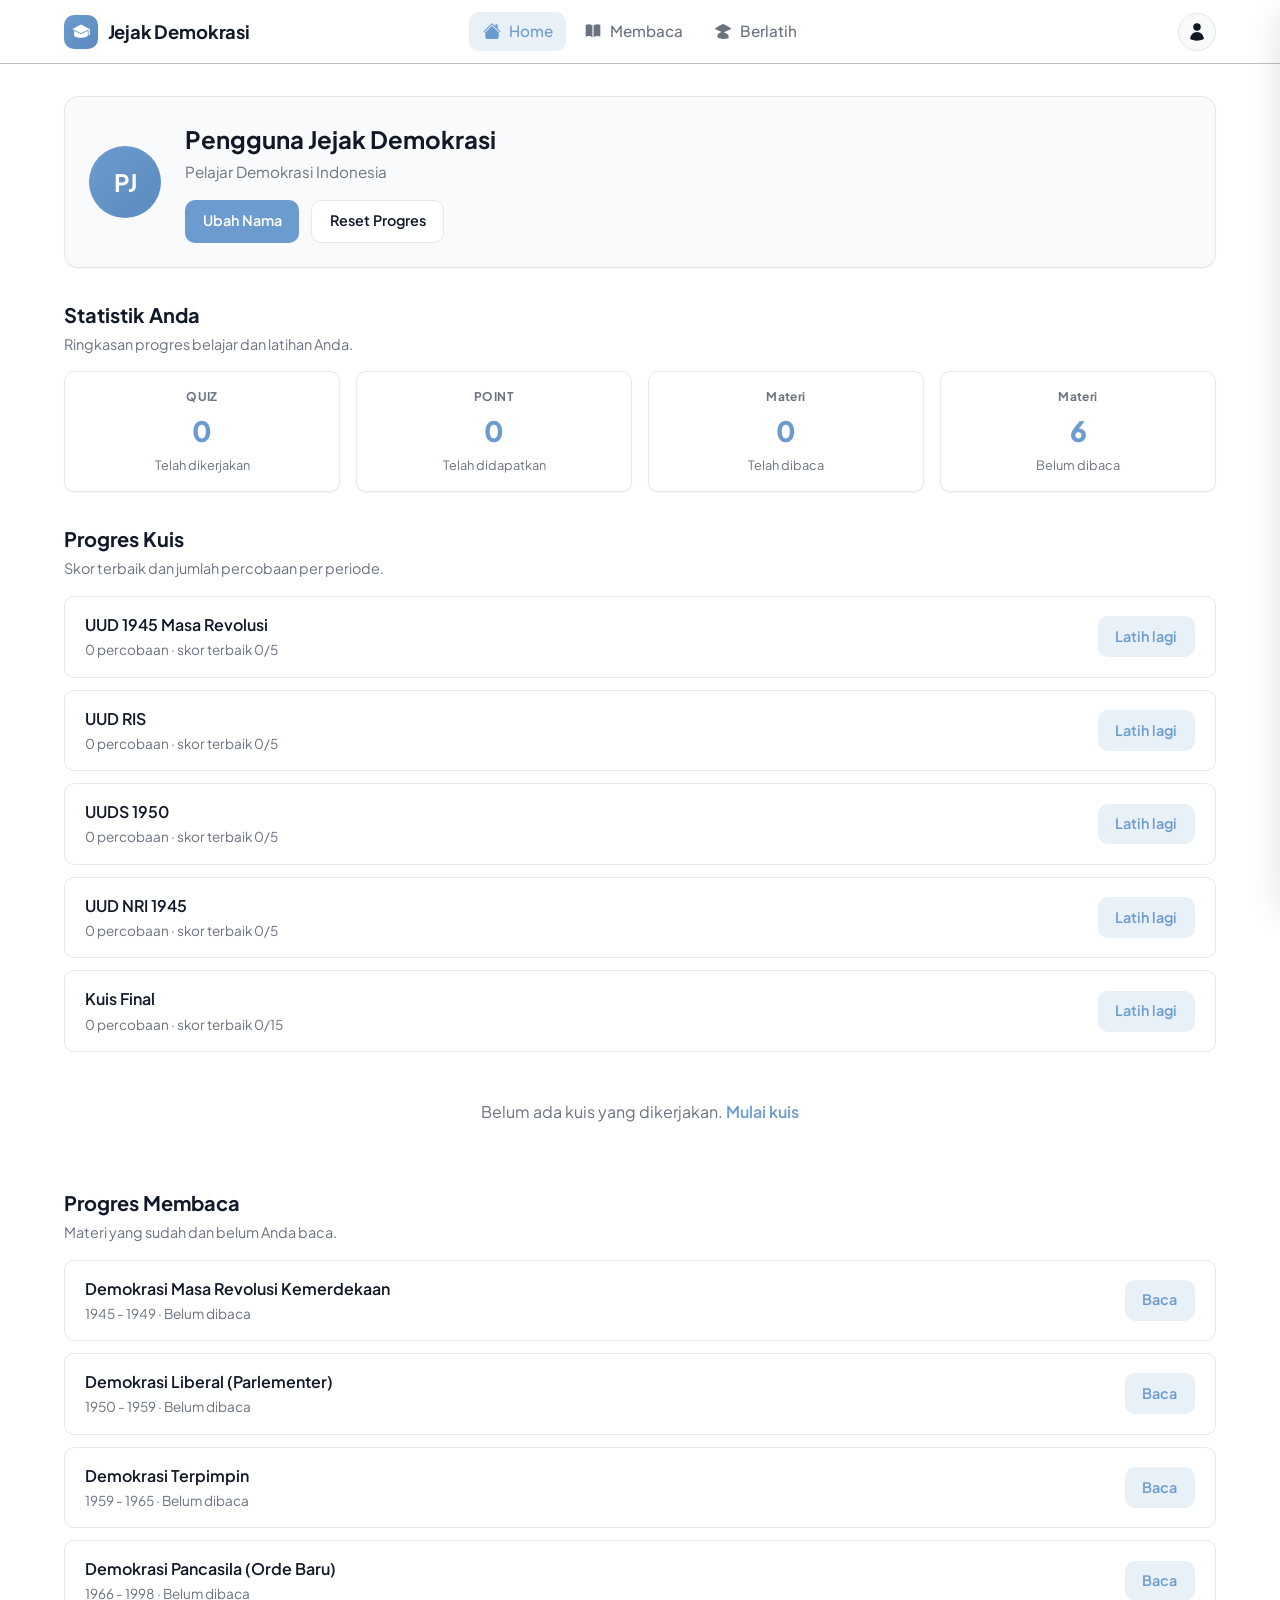
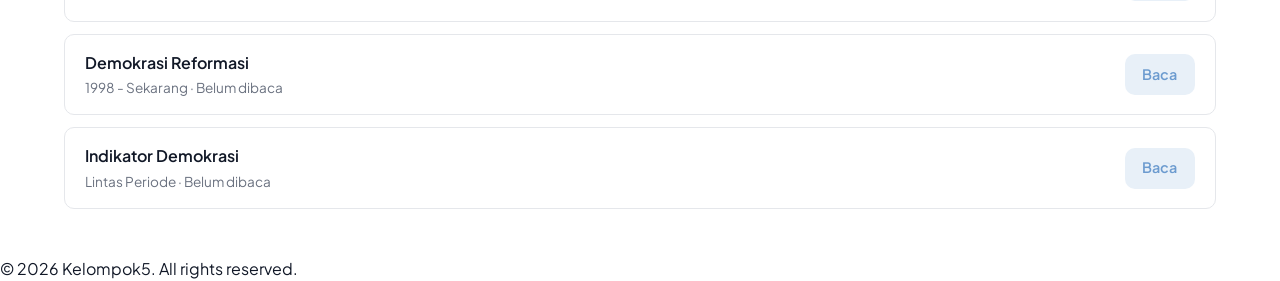
==== src/page/profile.html @ ba64ac9e "QUEST: Dimas has ben add image logo" ====
<!DOCTYPE html>
<html lang="id">

<head>
    <meta charset="UTF-8">
    <meta name="viewport" content="width=device-width, initial-scale=1.0">
    <title>Jejak Demokrasi | Profil</title>

    <link rel="preconnect" href="https://fonts.googleapis.com">
    <link rel="preconnect" href="https://fonts.gstatic.com" crossorigin>
    <link href="https://fonts.googleapis.com/css2?family=Plus+Jakarta+Sans:wght@400;500;600;700;800&display=swap"
        rel="stylesheet">

    <link rel="stylesheet" href="/src/style/global.css">
    <link rel="stylesheet" href="/src/style/profile.css">
    <link rel="icon" href="#" type="image/png">
</head>

<body>

    <div id="navbar"></div>

    <main class="page">
        <section class="profile">
            <div class="profile__container">

                <!-- Header kartu profil -->
                <header class="profile-card profile-card--hero">
                    <div class="profile-card__avatar" id="profileAvatar">JD</div>
                    <div class="profile-card__info">
                        <h1 class="profile-card__name" id="profileName">Pengguna Jejak Demokrasi</h1>
                        <p class="profile-card__subtitle">Pelajar Demokrasi Indonesia</p>
                        <div class="profile-card__actions">
                            <button class="btn btn--primary" id="editNameBtn" type="button">Ubah Nama</button>
                            <button class="btn btn--ghost" id="resetProgressBtn" type="button">Reset Progres</button>
                        </div>
                    </div>
                </header>

                <!-- Statistik -->
                <section class="profile-section">
                    <div class="profile-section__header">
                        <h2 class="profile-section__title">Statistik Anda</h2>
                        <p class="profile-section__hint">Ringkasan progres belajar dan latihan Anda.</p>
                    </div>
                    <div class="stats__grid">
                        <article class="stat-card">
                            <div class="stat-card__label">QUIZ</div>
                            <div class="stat-card__value" id="statQuiz">0</div>
                            <div class="stat-card__caption">Telah dikerjakan</div>
                        </article>
                        <article class="stat-card">
                            <div class="stat-card__label">POINT</div>
                            <div class="stat-card__value" id="statPoint">0</div>
                            <div class="stat-card__caption">Telah didapatkan</div>
                        </article>
                        <article class="stat-card">
                            <div class="stat-card__label">Materi</div>
                            <div class="stat-card__value" id="statRead">0</div>
                            <div class="stat-card__caption">Telah dibaca</div>
                        </article>
                        <article class="stat-card">
                            <div class="stat-card__label">Materi</div>
                            <div class="stat-card__value" id="statUnread">0</div>
                            <div class="stat-card__caption">Belum dibaca</div>
                        </article>
                    </div>
                </section>

                <!-- Progres Kuis -->
                <section class="profile-section">
                    <div class="profile-section__header">
                        <h2 class="profile-section__title">Progres Kuis</h2>
                        <p class="profile-section__hint">Skor terbaik dan jumlah percobaan per periode.</p>
                    </div>
                    <div class="profile-list" id="quizProgressList"></div>
                    <div class="profile-empty" id="quizProgressEmpty" hidden>
                        <p>Belum ada kuis yang dikerjakan. <a href="/src/page/quiz-select.html">Mulai kuis</a></p>
                    </div>
                </section>

                <!-- Progres Membaca -->
                <section class="profile-section">
                    <div class="profile-section__header">
                        <h2 class="profile-section__title">Progres Membaca</h2>
                        <p class="profile-section__hint">Materi yang sudah dan belum Anda baca.</p>
                    </div>
                    <div class="profile-list" id="readingProgressList"></div>
                </section>

            </div>
        </section>
    </main>

    <div id="footer"></div>

    <script src="/src/component/navbar.js"></script>
    <script src="/src/component/footer.js"></script>
    <script src="/src/js/quiz-data.js"></script>
    <script src="/src/js/quiz-storage.js"></script>
    <script src="/src/js/reading-data.js"></script>
    <script src="/src/js/reading-storage.js"></script>
    <script type="module" src="/src/js/profile.js"></script>

</body>

</html>
---- src/style/global.css ----
:root {
    --color-bg: #ffffff;
    --color-surface: #f9fafb;
    --color-border: #c0c0c0;          /* silver */
    --color-border-soft: #e5e7eb;
    --color-text: #111827;
    --color-text-muted: #6b7280;
    --color-primary: #6C9BCF;        /* blue from design */
    --color-primary-soft: #e8f0f8;
    --color-primary-hover: #5a8abf;
    --color-danger: #dc2626;

    --radius-sm: 6px;
    --radius-md: 10px;
    --radius-lg: 14px;
    --radius-full: 9999px;

    --shadow-sm: 0 1px 2px rgba(0, 0, 0, 0.05);
    --shadow-md: 0 4px 12px rgba(0, 0, 0, 0.08);
    --shadow-lg: 0 12px 32px rgba(0, 0, 0, 0.12);

    --navbar-height: 64px;
    --container-max: 1200px;

    --font-sans: "Plus Jakarta Sans", "Segoe UI", system-ui, -apple-system, Roboto, "Helvetica Neue", Arial, sans-serif;
    --transition-fast: 150ms ease;
    --transition-base: 220ms ease;
}

*,
*::before,
*::after {
    box-sizing: border-box;
}

html,
body {
    margin: 0;
    padding: 0;
}

body {
    font-family: var(--font-sans);
    color: var(--color-text);
    background-color: var(--color-bg);
    -webkit-font-smoothing: antialiased;
    -moz-osx-font-smoothing: grayscale;
    line-height: 1.5;
}

a {
    color: inherit;
    text-decoration: none;
}

button {
    font: inherit;
    cursor: pointer;
    border: none;
    background: none;
}

ul {
    list-style: none;
    margin: 0;
    padding: 0;
}

/* ============================================================
   Navbar
   ============================================================ */
.navbar {
    position: sticky;
    top: 0;
    z-index: 1000;
    height: var(--navbar-height);
    background-color: var(--color-bg);
    border-bottom: 1px solid var(--color-border);
    transition: box-shadow var(--transition-base);
}

.navbar.scrolled {
    box-shadow: var(--shadow-sm);
}

.navbar__container {
    max-width: var(--container-max);
    height: 100%;
    margin: 0 auto;
    padding: 0 1.5rem;
    display: grid;
    grid-template-columns: 1fr auto 1fr;
    align-items: center;
    gap: 1rem;
}

/* Brand */
.navbar__brand {
    justify-self: start;
    display: inline-flex;
    align-items: center;
    gap: 0.6rem;
    font-size: 1.15rem;
    font-weight: 700;
    color: var(--color-text);
    letter-spacing: -0.01em;
    white-space: nowrap;
}

.navbar__brand-mark {
    display: inline-flex;
    align-items: center;
    justify-content: center;
    width: 34px;
    height: 34px;
    border-radius: var(--radius-md);
    background: linear-gradient(135deg, var(--color-primary), var(--color-primary-hover));
    color: #fff;
    box-shadow: var(--shadow-sm);
}

.navbar__brand-mark svg {
    width: 20px;
    height: 20px;
}

/* Desktop nav links */
.navbar__links {
    display: flex;
    align-items: center;
    gap: 0.25rem;
    justify-self: center;
}

/* Right-side actions group */
.navbar__actions {
    justify-self: end;
    display: flex;
    align-items: center;
    gap: 0.5rem;
}

.nav-link {
    display: inline-flex;
    align-items: center;
    gap: 0.5rem;
    padding: 0.5rem 0.85rem;
    font-size: 0.95rem;
    font-weight: 500;
    color: var(--color-text-muted);
    border-radius: var(--radius-md);
    transition: color var(--transition-fast), background-color var(--transition-fast);
}

.nav-link svg {
    width: 18px;
    height: 18px;
    flex-shrink: 0;
}

.nav-link:hover {
    color: var(--color-text);
    background-color: var(--color-surface);
}

.nav-link.is-active {
    color: var(--color-primary);
    background-color: var(--color-primary-soft);
}

/* Profile button */
.navbar__profile {
    display: inline-flex;
    align-items: center;
    justify-content: center;
    width: 38px;
    height: 38px;
    margin-left: 0.5rem;
    border-radius: var(--radius-full);
    color: var(--color-text);
    background-color: var(--color-surface);
    border: 1px solid var(--color-border-soft);
    transition: background-color var(--transition-fast), color var(--transition-fast), border-color var(--transition-fast);
}

.navbar__profile svg {
    width: 20px;
    height: 20px;
}

.navbar__profile:hover {
    color: var(--color-primary);
    background-color: var(--color-primary-soft);
    border-color: var(--color-primary);
}

/* Hamburger toggle (mobile only) */
.menu-toggle {
    display: none;
    align-items: center;
    justify-content: center;
    width: 40px;
    height: 40px;
    border-radius: var(--radius-md);
    color: var(--color-text);
    transition: background-color var(--transition-fast);
}

.menu-toggle:hover {
    background-color: var(--color-surface);
}

.menu-toggle svg {
    width: 22px;
    height: 22px;
}

/* Drawer */
.drawer-backdrop {
    position: fixed;
    inset: 0;
    background-color: rgba(17, 24, 39, 0.45);
    backdrop-filter: blur(2px);
    opacity: 0;
    visibility: hidden;
    transition: opacity var(--transition-base), visibility var(--transition-base);
    z-index: 1090;
}

.drawer-backdrop.is-open {
    opacity: 1;
    visibility: visible;
}

.drawer {
    position: fixed;
    top: 0;
    right: 0;
    bottom: 0;
    width: 300px;
    max-width: 85vw;
    background-color: var(--color-bg);
    box-shadow: var(--shadow-lg);
    transform: translateX(100%);
    transition: transform var(--transition-base);
    z-index: 1100;
    display: flex;
    flex-direction: column;
}

.drawer.is-open {
    transform: translateX(0);
}

.drawer__header {
    display: flex;
    align-items: center;
    justify-content: space-between;
    padding: 1rem 1.25rem;
    border-bottom: 1px solid var(--color-border-soft);
}

.drawer__title {
    font-size: 1rem;
    font-weight: 600;
    margin: 0;
}

.drawer__close {
    display: inline-flex;
    align-items: center;
    justify-content: center;
    width: 36px;
    height: 36px;
    border-radius: var(--radius-md);
    color: var(--color-text-muted);
    transition: background-color var(--transition-fast), color var(--transition-fast);
}

.drawer__close:hover {
    background-color: var(--color-surface);
    color: var(--color-text);
}

.drawer__close svg {
    width: 20px;
    height: 20px;
}

.drawer__body {
    flex: 1;
    overflow-y: auto;
    padding: 1rem 0.75rem;
    display: flex;
    flex-direction: column;
    gap: 0.25rem;
}

.drawer__body .nav-link {
    width: 100%;
    padding: 0.75rem 1rem;
    font-size: 1rem;
}

.drawer__footer {
    padding: 1rem 1.25rem;
    border-top: 1px solid var(--color-border-soft);
}

.drawer__footer .navbar__profile {
    width: 100%;
    height: 44px;
    margin: 0;
    border-radius: var(--radius-md);
    gap: 0.6rem;
    font-size: 0.95rem;
    font-weight: 500;
    color: var(--color-text);
}

.drawer__footer .navbar__profile svg {
    width: 20px;
    height: 20px;
}

/* Responsive */
@media (max-width: 768px) {
    .navbar__container {
        display: flex;
        justify-content: space-between;
    }

    .navbar__links {
        display: none;
    }

    .navbar__profile {
        display: none;
    }

    .menu-toggle {
        display: inline-flex;
    }
}

/* Demo page moved to src/style/index.css */
---- src/style/profile.css ----
/* ============================================================
   Profile page
   ============================================================ */
.page {
    max-width: var(--container-max);
    margin: 0 auto;
    padding: 2rem 1.5rem 3rem;
}

.profile__container {
    display: flex;
    flex-direction: column;
    gap: 2rem;
}

.profile-card {
    background-color: var(--color-surface);
    border: 1px solid var(--color-border-soft);
    border-radius: var(--radius-lg);
    padding: 1.5rem;
    box-shadow: var(--shadow-sm);
}

.profile-card--hero {
    display: flex;
    align-items: center;
    gap: 1.5rem;
    flex-wrap: wrap;
}

.profile-card__avatar {
    width: 72px;
    height: 72px;
    border-radius: var(--radius-full);
    background: linear-gradient(135deg, var(--color-primary), var(--color-primary-hover));
    color: #fff;
    display: inline-flex;
    align-items: center;
    justify-content: center;
    font-size: 1.5rem;
    font-weight: 700;
    flex-shrink: 0;
}

.profile-card__info {
    flex: 1;
    min-width: 200px;
}

.profile-card__name {
    margin: 0 0 0.25rem;
    font-size: 1.5rem;
    font-weight: 700;
    color: var(--color-text);
}

.profile-card__subtitle {
    margin: 0 0 1rem;
    color: var(--color-text-muted);
    font-size: 0.95rem;
}

.profile-card__actions {
    display: flex;
    gap: 0.75rem;
    flex-wrap: wrap;
}

.btn--ghost {
    background-color: var(--color-bg);
    color: var(--color-text);
    border: 1px solid var(--color-border-soft);
}

.btn--ghost:hover {
    background-color: var(--color-surface);
}

.stats__grid {
    display: grid;
    grid-template-columns: repeat(4, 1fr);
    gap: 1rem;
}

.stat-card {
    background-color: var(--color-bg);
    border: 1px solid var(--color-border-soft);
    border-radius: var(--radius-md);
    padding: 1rem;
    text-align: center;
    box-shadow: var(--shadow-sm);
}

.stat-card__label {
    font-size: 0.75rem;
    font-weight: 700;
    color: var(--color-text-muted);
    letter-spacing: 0.04em;
}

.stat-card__value {
    font-size: 1.75rem;
    font-weight: 800;
    color: var(--color-primary);
    margin: 0.25rem 0;
}

.stat-card__caption {
    font-size: 0.8rem;
    color: var(--color-text-muted);
}

.profile-section {
    display: flex;
    flex-direction: column;
    gap: 1rem;
}

.profile-section__header {
    display: flex;
    flex-direction: column;
    gap: 0.25rem;
}

.profile-section__title {
    margin: 0;
    font-size: 1.25rem;
    font-weight: 700;
    color: var(--color-text);
}

.profile-section__hint {
    margin: 0;
    color: var(--color-text-muted);
    font-size: 0.9rem;
}

.profile-list {
    display: flex;
    flex-direction: column;
    gap: 0.75rem;
}

.profile-item {
    display: flex;
    align-items: center;
    justify-content: space-between;
    gap: 1rem;
    padding: 1rem 1.25rem;
    background-color: var(--color-bg);
    border: 1px solid var(--color-border-soft);
    border-radius: var(--radius-md);
    transition: box-shadow var(--transition-fast), border-color var(--transition-fast);
}

.profile-item:hover {
    box-shadow: var(--shadow-sm);
    border-color: var(--color-primary);
}

.profile-item--done {
    border-left: 4px solid var(--color-primary);
}

.profile-item__main {
    flex: 1;
    min-width: 0;
}

.profile-item__title {
    font-weight: 600;
    color: var(--color-text);
    margin-bottom: 0.2rem;
}

.profile-item__meta {
    font-size: 0.85rem;
    color: var(--color-text-muted);
}

.profile-item__actions {
    flex-shrink: 0;
}

.profile-empty {
    padding: 1rem;
    color: var(--color-text-muted);
    text-align: center;
}

.profile-empty a {
    color: var(--color-primary);
    font-weight: 600;
}

/* btn base (profile uses global btn? define minimal) */
.btn {
    display: inline-flex;
    align-items: center;
    justify-content: center;
    padding: 0.6rem 1.1rem;
    border-radius: var(--radius-md);
    font-weight: 600;
    font-size: 0.9rem;
    transition: background-color var(--transition-fast), color var(--transition-fast), border-color var(--transition-fast);
}

.btn--primary {
    background-color: var(--color-primary);
    color: #fff;
}

.btn--primary:hover {
    background-color: var(--color-primary-hover);
}

.btn--secondary {
    background-color: var(--color-primary-soft);
    color: var(--color-primary);
}

.btn--secondary:hover {
    background-color: var(--color-primary);
    color: #fff;
}

@media (max-width: 768px) {
    .stats__grid {
        grid-template-columns: repeat(2, 1fr);
    }

    .profile-card--hero {
        flex-direction: column;
        text-align: center;
    }

    .profile-card__actions {
        justify-content: center;
    }

    .profile-item {
        flex-direction: column;
        align-items: flex-start;
    }
}
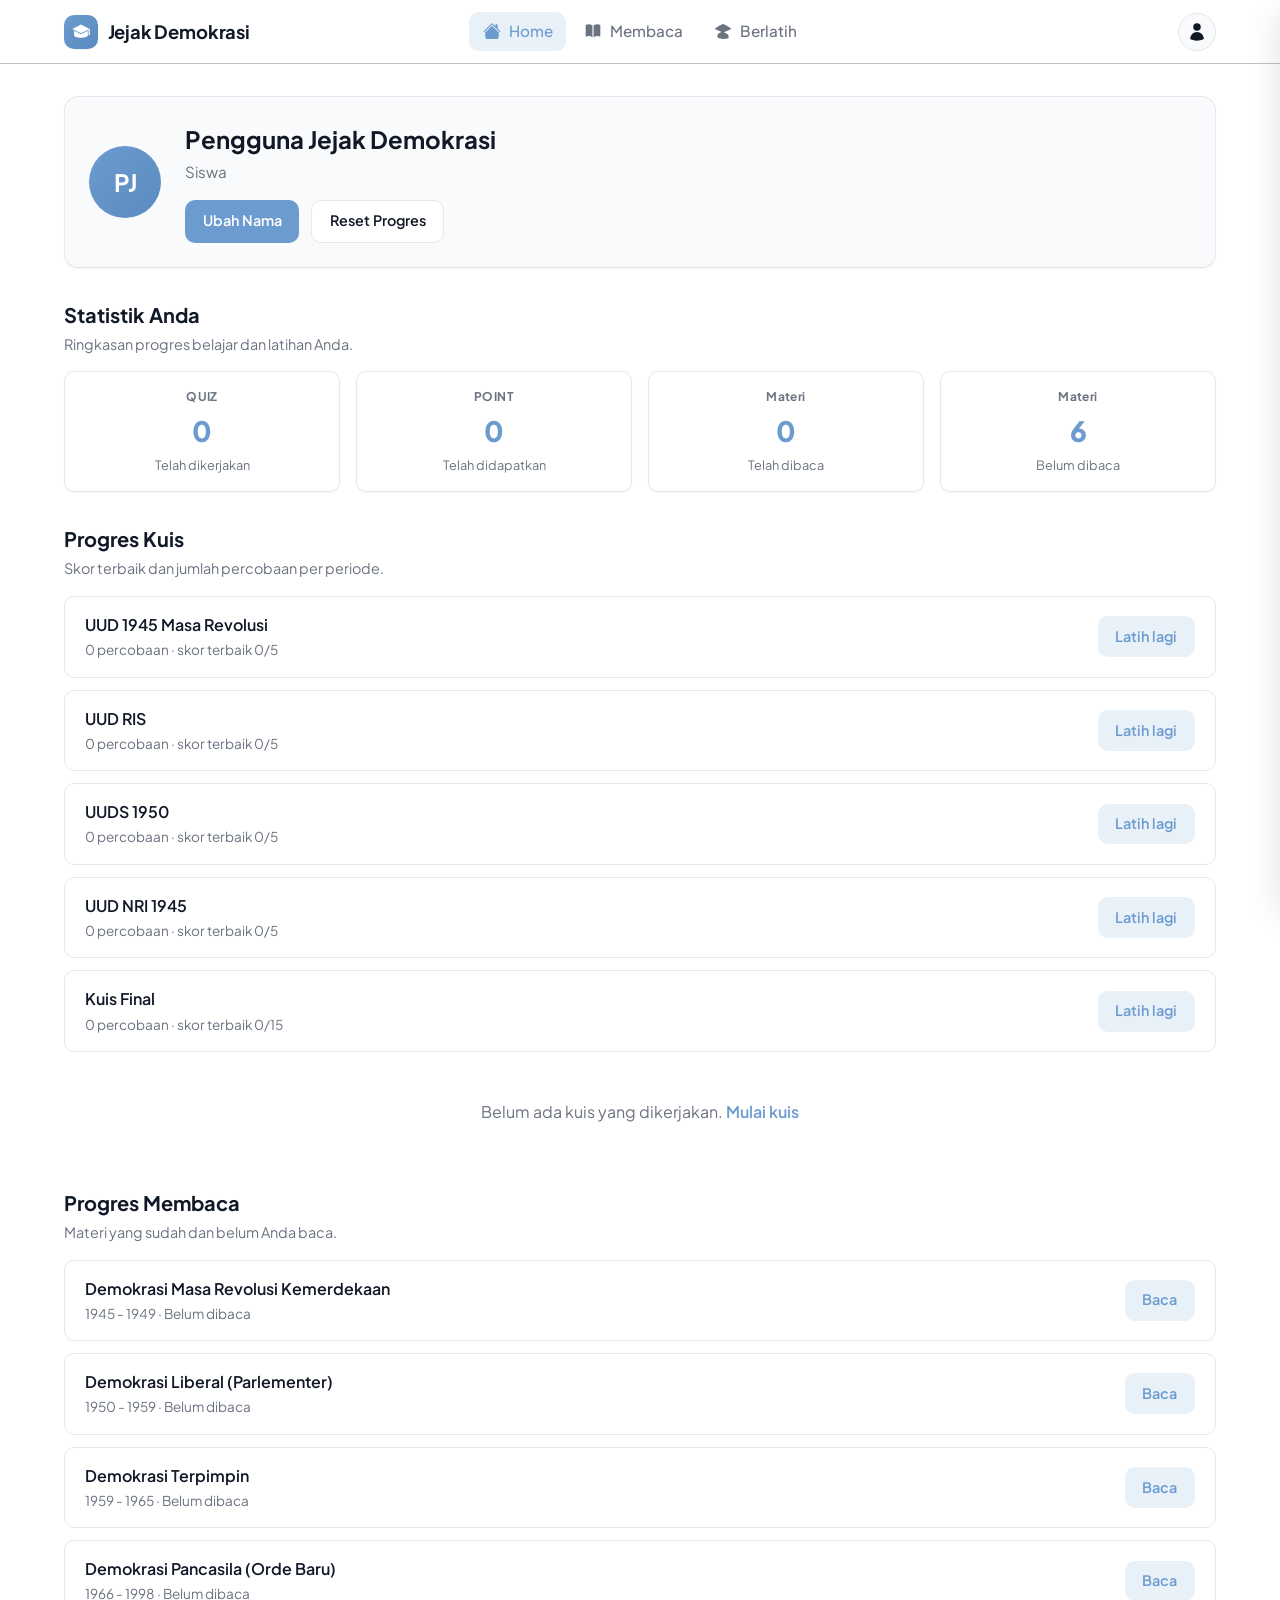
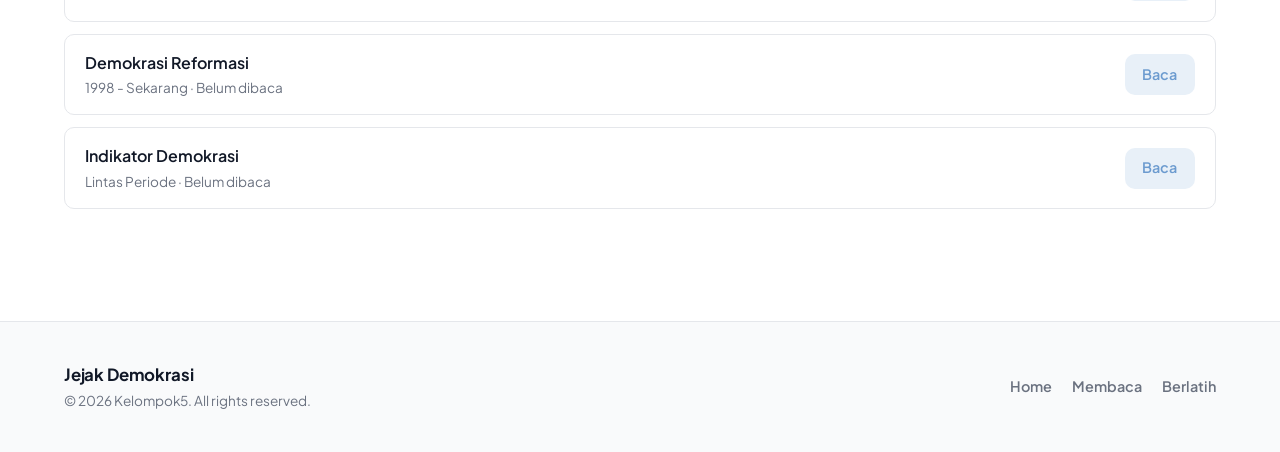
==== commit a98e031c: "QUEST: Dimas has ben finish all features like reading, quiz and profile" ====
--- a/src/page/profile.html
+++ b/src/page/profile.html
@@ -29,7 +29,7 @@
                     <div class="profile-card__avatar" id="profileAvatar">JD</div>
                     <div class="profile-card__info">
                         <h1 class="profile-card__name" id="profileName">Pengguna Jejak Demokrasi</h1>
-                        <p class="profile-card__subtitle">Pelajar Demokrasi Indonesia</p>
+                        <p class="profile-card__subtitle">Siswa</p>
                         <div class="profile-card__actions">
                             <button class="btn btn--primary" id="editNameBtn" type="button">Ubah Nama</button>
                             <button class="btn btn--ghost" id="resetProgressBtn" type="button">Reset Progres</button>
--- a/src/style/global.css
+++ b/src/style/global.css
@@ -343,4 +343,70 @@
     }
 }
 
+/* ============================================================
+   Footer (shared)
+   ============================================================ */
+.site-footer {
+  border-top: 1px solid var(--color-border-soft);
+  padding: 2.5rem 0;
+  margin-top: 4rem;
+  color: var(--color-text);
+  font-size: 0.9rem;
+  background-color: var(--color-surface);
+}
+
+.site-footer__inner {
+  max-width: var(--container-max);
+  margin: 0 auto;
+  padding: 0 1.5rem;
+  display: flex;
+  align-items: center;
+  justify-content: space-between;
+  flex-wrap: wrap;
+  gap: 1rem 2rem;
+}
+
+.site-footer__brand {
+  display: flex;
+  flex-direction: column;
+  gap: 0.25rem;
+}
+
+.site-footer__logo {
+  font-size: 1.05rem;
+  font-weight: 700;
+  color: var(--color-text);
+  letter-spacing: -0.01em;
+}
+
+.site-footer__copy {
+  color: var(--color-text-muted);
+  font-size: 0.85rem;
+}
+
+.site-footer__nav {
+  display: flex;
+  align-items: center;
+  gap: 1.25rem;
+  flex-wrap: wrap;
+}
+
+.site-footer__nav a {
+  color: var(--color-text-muted);
+  font-weight: 600;
+  font-size: 0.9rem;
+  transition: color var(--transition-fast);
+}
+
+.site-footer__nav a:hover {
+  color: var(--color-primary);
+}
+
+@media (max-width: 640px) {
+  .site-footer__inner {
+    flex-direction: column;
+    align-items: flex-start;
+  }
+}
+
 /* Demo page moved to src/style/index.css */
